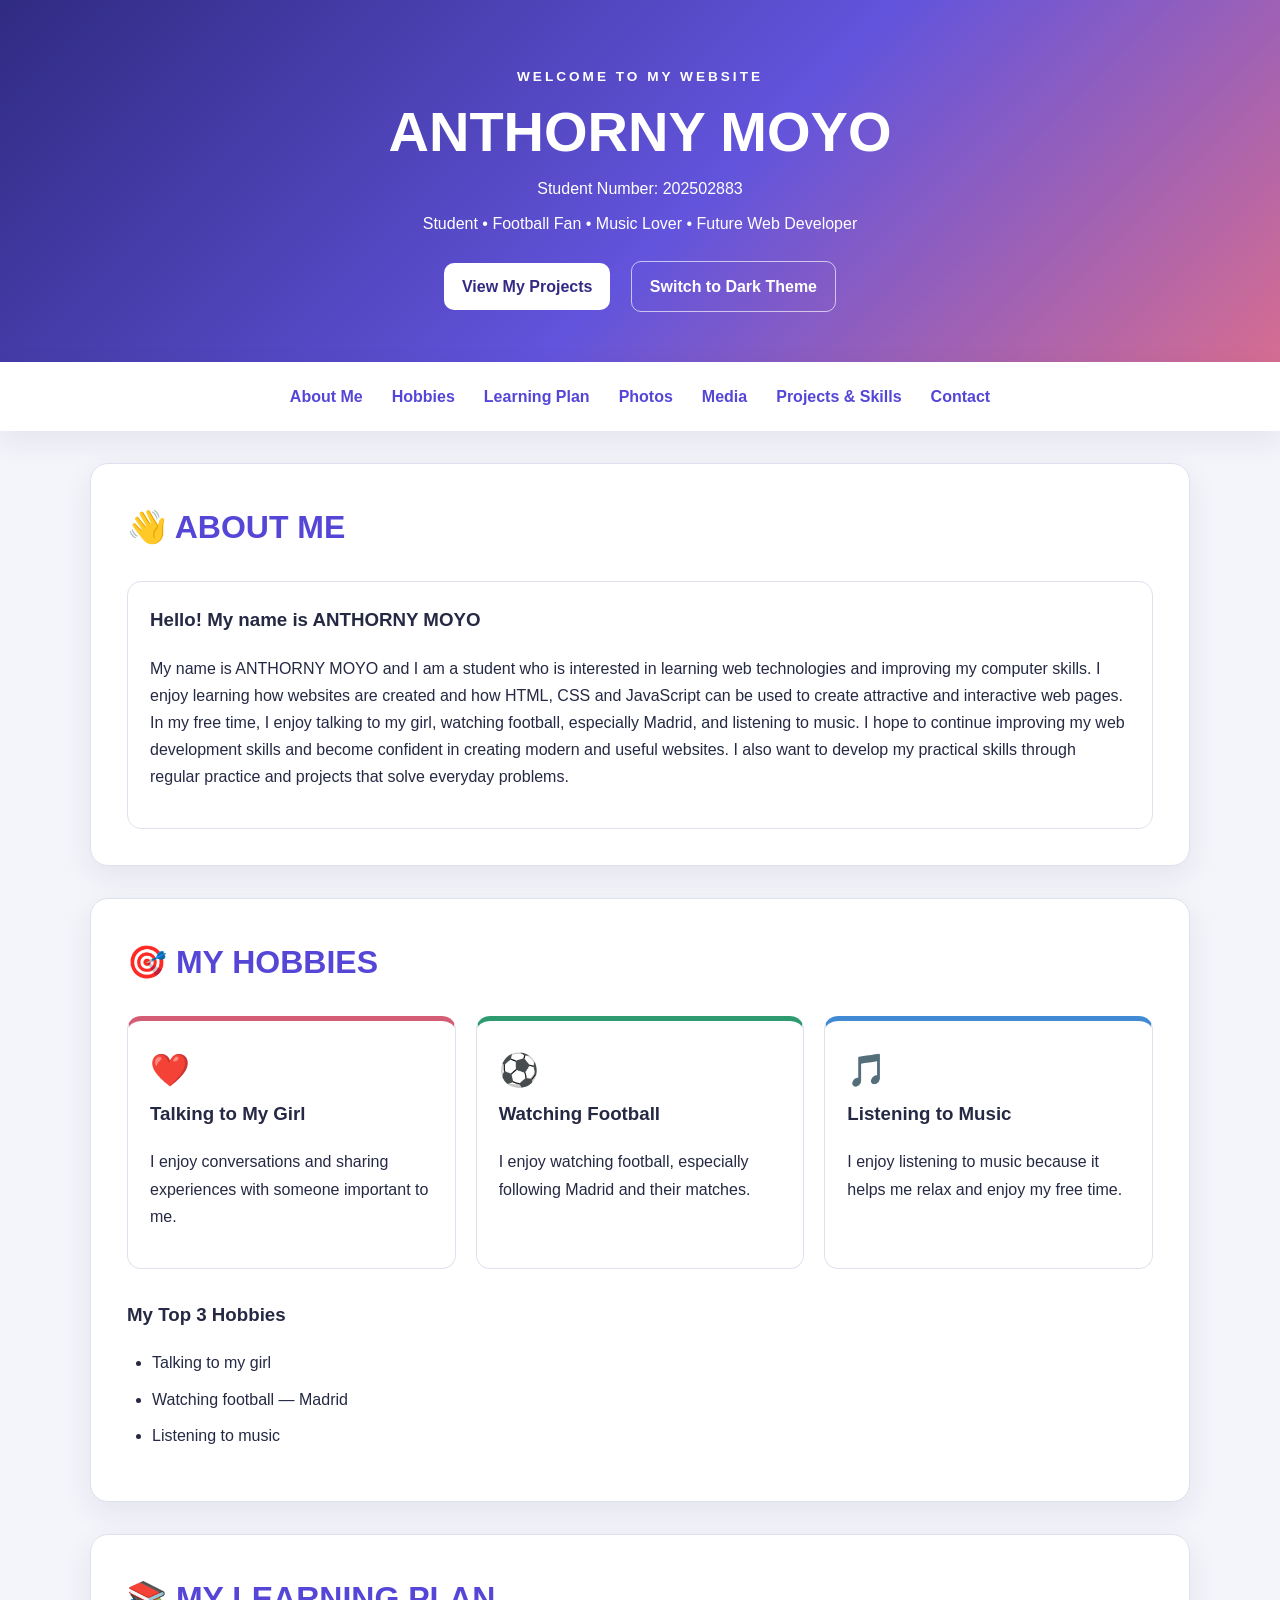
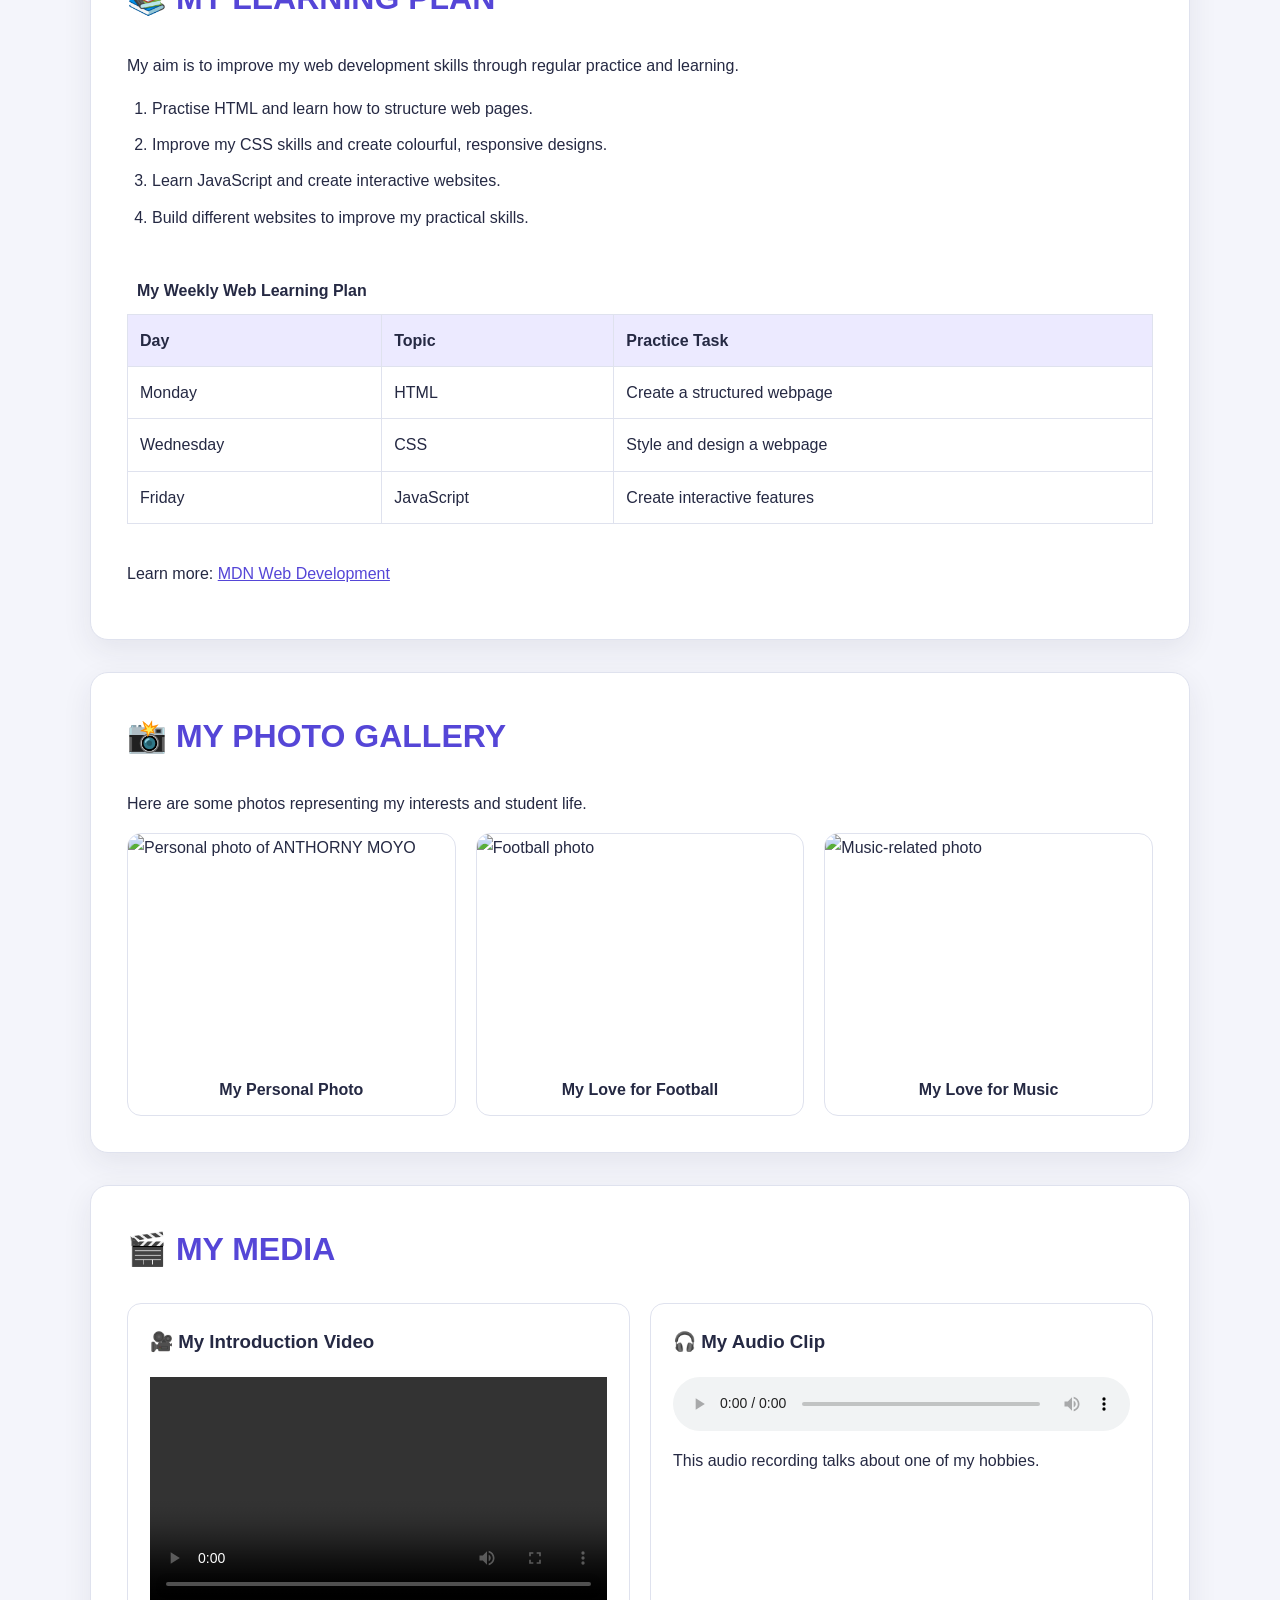
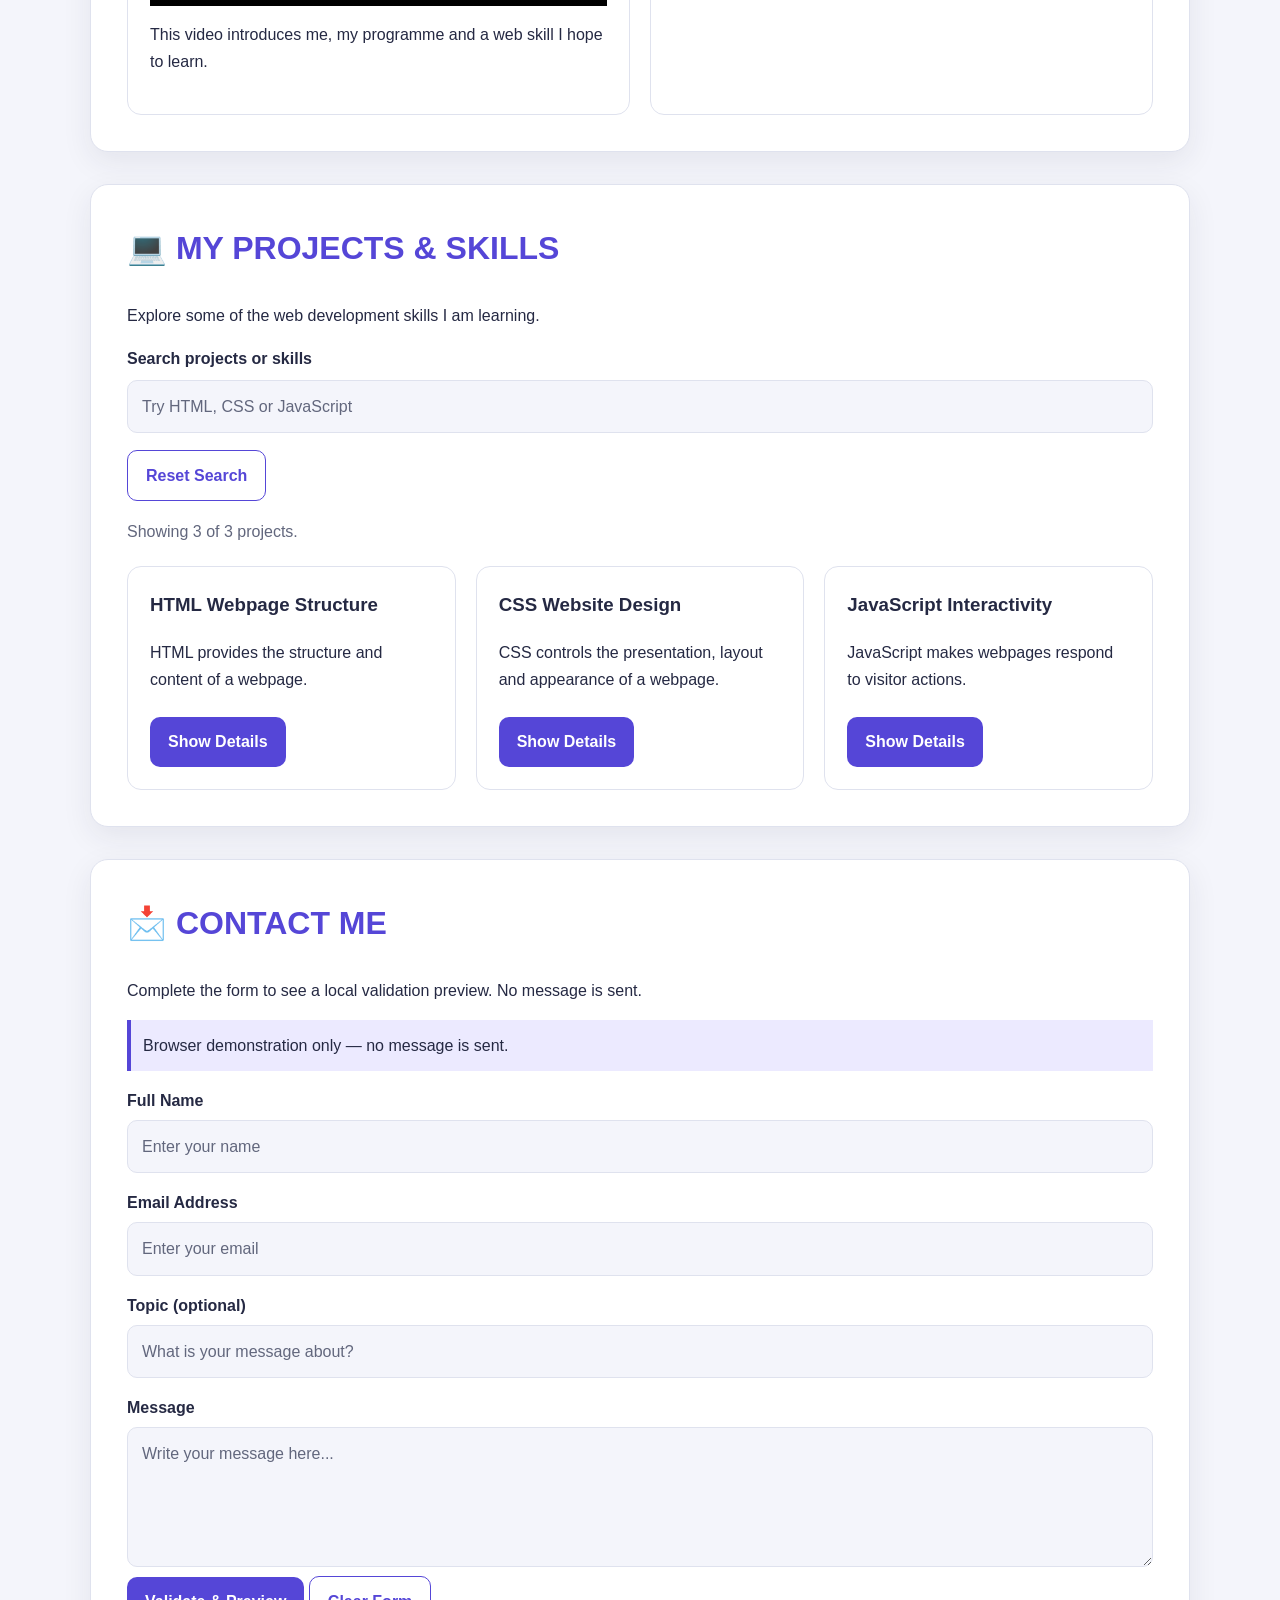
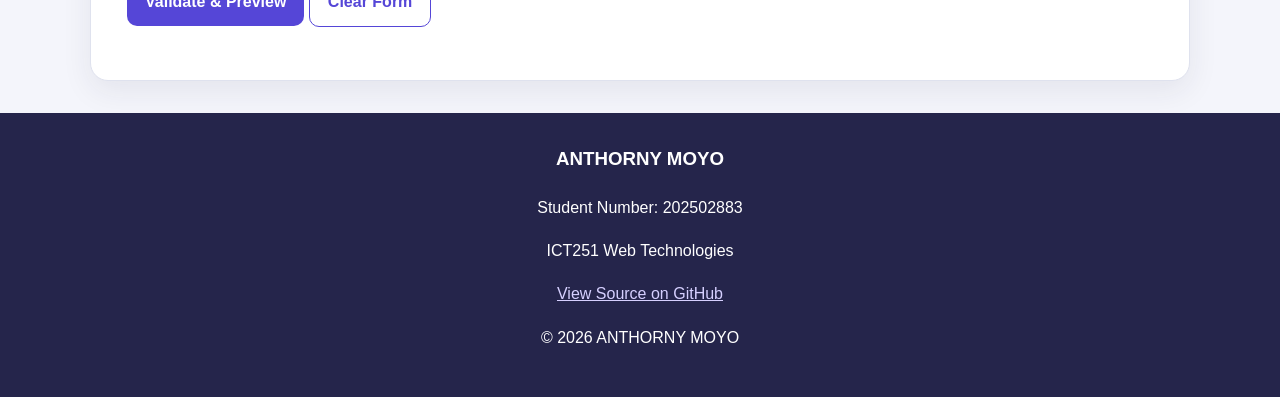
==== ICT251_Activity_3/index.html @ 1a89367c "Add files via upload" ====
<!DOCTYPE html>
<html lang="en">
<head>
    <meta charset="UTF-8">
    <meta name="viewport" content="width=device-width, initial-scale=1.0">
    <meta name="description" content="The personal portfolio of ANTHORNY MOYO, a student exploring web technologies.">
    <title>ANTHORNY MOYO | Personal Website</title>
    <link rel="stylesheet" href="css/styles.css">
    <script src="js/script.js" defer></script>
</head>

<body>
<header>
    <div class="hero">
        <div class="welcome">WELCOME TO MY WEBSITE</div>
        <h1>ANTHORNY MOYO</h1>
        <p class="student-number">Student Number: 202502883</p>
        <p class="tagline">Student • Football Fan • Music Lover • Future Web Developer</p>
        <a class="primary-link" href="#projects">View My Projects</a>
        <button id="themeToggle" type="button" aria-pressed="false">
            Switch to Dark Theme
        </button>
    </div>

    <nav aria-label="Main navigation">
        <a href="#about">About Me</a>
        <a href="#hobbies">Hobbies</a>
        <a href="#learning">Learning Plan</a>
        <a href="#photos">Photos</a>
        <a href="#media">Media</a>
        <a href="#projects">Projects & Skills</a>
        <a href="#contact">Contact</a>
    </nav>
</header>

<main>
    <section id="about" class="content-section about-section">
        <h2>👋 ABOUT ME</h2>
        <div class="about-card">
            <h3>Hello! My name is ANTHORNY MOYO</h3>
            <p>
                My name is ANTHORNY MOYO and I am a student who is interested in
                learning web technologies and improving my computer skills. I enjoy
                learning how websites are created and how HTML, CSS and JavaScript
                can be used to create attractive and interactive web pages. In my
                free time, I enjoy talking to my girl, watching football, especially
                Madrid, and listening to music. I hope to continue improving my web
                development skills and become confident in creating modern and useful
                websites. I also want to develop my practical skills through regular
                practice and projects that solve everyday problems.
            </p>
        </div>
    </section>

    <section id="hobbies" class="content-section hobbies-section">
        <h2>🎯 MY HOBBIES</h2>
        <div class="hobby-grid">
            <article class="hobby-card red-card">
                <div class="hobby-icon">❤️</div>
                <h3>Talking to My Girl</h3>
                <p>I enjoy conversations and sharing experiences with someone important to me.</p>
            </article>

            <article class="hobby-card green-card">
                <div class="hobby-icon">⚽</div>
                <h3>Watching Football</h3>
                <p>I enjoy watching football, especially following Madrid and their matches.</p>
            </article>

            <article class="hobby-card blue-card">
                <div class="hobby-icon">🎵</div>
                <h3>Listening to Music</h3>
                <p>I enjoy listening to music because it helps me relax and enjoy my free time.</p>
            </article>
        </div>

        <h3 class="subheading">My Top 3 Hobbies</h3>
        <ul class="hobby-list">
            <li>Talking to my girl</li>
            <li>Watching football — Madrid</li>
            <li>Listening to music</li>
        </ul>
    </section>

    <section id="learning" class="content-section learning-section">
        <h2>📚 MY LEARNING PLAN</h2>
        <p>My aim is to improve my web development skills through regular practice and learning.</p>

        <ol class="learning-steps">
            <li>Practise HTML and learn how to structure web pages.</li>
            <li>Improve my CSS skills and create colourful, responsive designs.</li>
            <li>Learn JavaScript and create interactive websites.</li>
            <li>Build different websites to improve my practical skills.</li>
        </ol>

        <div class="table-container">
            <table>
                <caption>My Weekly Web Learning Plan</caption>
                <thead>
                    <tr><th>Day</th><th>Topic</th><th>Practice Task</th></tr>
                </thead>
                <tbody>
                    <tr><td>Monday</td><td>HTML</td><td>Create a structured webpage</td></tr>
                    <tr><td>Wednesday</td><td>CSS</td><td>Style and design a webpage</td></tr>
                    <tr><td>Friday</td><td>JavaScript</td><td>Create interactive features</td></tr>
                </tbody>
            </table>
        </div>

        <p class="external-link">
            Learn more:
            <a href="https://developer.mozilla.org/en-US/docs/Learn_web_development"
               target="_blank" rel="noopener noreferrer">MDN Web Development</a>
        </p>
    </section>

    <section id="photos" class="content-section photos-section">
        <h2>📸 MY PHOTO GALLERY</h2>
        <p class="section-intro">Here are some photos representing my interests and student life.</p>

        <div class="photo-gallery">
            <figure>
                <img src="images/photo1.jpg" alt="Personal photo of ANTHORNY MOYO">
                <figcaption>My Personal Photo</figcaption>
            </figure>
            <figure>
                <img src="images/photo2.jpg" alt="Football photo">
                <figcaption>My Love for Football</figcaption>
            </figure>
            <figure>
                <img src="images/photo3.jpg" alt="Music-related photo">
                <figcaption>My Love for Music</figcaption>
            </figure>
        </div>
    </section>

    <section id="media" class="content-section media-section">
        <h2>🎬 MY MEDIA</h2>
        <div class="media-grid">
            <article class="media-card video-card">
                <h3>🎥 My Introduction Video</h3>
                <video controls preload="metadata">
                    <source src="videos/intro.mp4" type="video/mp4">
                    Your browser does not support video playback.
                </video>
                <p>This video introduces me, my programme and a web skill I hope to learn.</p>
            </article>

            <article class="media-card audio-card">
                <h3>🎧 My Audio Clip</h3>
                <audio controls preload="metadata">
                    <source src="videos/voice.mp3" type="audio/mpeg">
                    Your browser does not support audio playback.
                </audio>
                <p>This audio recording talks about one of my hobbies.</p>
            </article>
        </div>
    </section>

    <section id="projects" class="content-section projects-section">
        <h2>💻 MY PROJECTS & SKILLS</h2>
        <p>Explore some of the web development skills I am learning.</p>

        <label for="skillSearch">Search projects or skills</label>
        <input type="search" id="skillSearch" placeholder="Try HTML, CSS or JavaScript">
        <button type="button" id="resetSearch" class="secondary-button">Reset Search</button>
        <p id="searchFeedback" class="feedback" aria-live="polite">Showing all projects.</p>

        <div id="projectList" class="project-grid">
            <article class="project-card" data-search="html structure webpage semantic">
                <h3>HTML Webpage Structure</h3>
                <p>HTML provides the structure and content of a webpage.</p>
                <button type="button" class="detailsToggle" aria-expanded="false"
                        aria-controls="details-html">Show Details</button>
                <div id="details-html" class="project-details" hidden>
                    <p>Skills: semantic elements, headings, links, lists, tables and forms.</p>
                </div>
            </article>

            <article class="project-card" data-search="css styling design responsive layout">
                <h3>CSS Website Design</h3>
                <p>CSS controls the presentation, layout and appearance of a webpage.</p>
                <button type="button" class="detailsToggle" aria-expanded="false"
                        aria-controls="details-css">Show Details</button>
                <div id="details-css" class="project-details" hidden>
                    <p>Skills: colours, typography, spacing, Flexbox, Grid and media queries.</p>
                </div>
            </article>

            <article class="project-card" data-search="javascript interaction validation dom events">
                <h3>JavaScript Interactivity</h3>
                <p>JavaScript makes webpages respond to visitor actions.</p>
                <button type="button" class="detailsToggle" aria-expanded="false"
                        aria-controls="details-js">Show Details</button>
                <div id="details-js" class="project-details" hidden>
                    <p>Skills: variables, functions, events, form validation and DOM updates.</p>
                </div>
            </article>
        </div>
    </section>

    <section id="contact" class="content-section contact-section">
        <h2>📩 CONTACT ME</h2>
        <p>Complete the form to see a local validation preview. No message is sent.</p>

        <p class="notice">Browser demonstration only — no message is sent.</p>

        <form id="contactForm" novalidate>
            <label for="name">Full Name</label>
            <input type="text" id="name" name="name"
                   placeholder="Enter your name" autocomplete="name" required>
            <small id="nameError" class="field-error"></small>

            <label for="email">Email Address</label>
            <input type="email" id="email" name="email"
                   placeholder="Enter your email" autocomplete="email" required>
            <small id="emailError" class="field-error"></small>

            <label for="topic">Topic (optional)</label>
            <input type="text" id="topic" name="topic"
                   placeholder="What is your message about?">

            <label for="message">Message</label>
            <textarea id="message" name="message"
                      placeholder="Write your message here..." required></textarea>
            <small id="messageError" class="field-error"></small>

            <button type="submit">Validate & Preview</button>
            <button type="reset" class="secondary-button">Clear Form</button>
        </form>

        <div id="formFeedback" class="feedback" role="status" aria-live="polite"></div>

        <section id="contactPreview" class="preview-card" aria-labelledby="previewHeading" hidden>
            <h3 id="previewHeading">Validated Form Preview</h3>
            <p><strong>Name:</strong> <span id="previewName"></span></p>
            <p><strong>Email:</strong> <span id="previewEmail"></span></p>
            <p><strong>Topic:</strong> <span id="previewTopic"></span></p>
            <p><strong>Message:</strong></p>
            <p id="previewMessage"></p>
            <p class="success-text">The data was validated in this browser. No message was sent.</p>
        </section>
    </section>
</main>

<footer>
    <h3>ANTHORNY MOYO</h3>
    <p>Student Number: 202502883</p>
    <p>ICT251 Web Technologies</p>
    <p><a id="sourceLink" href="#" target="_blank" rel="noopener noreferrer">View Source on GitHub</a></p>
    <p>© 2026 ANTHORNY MOYO</p>
</footer>
</body>
</html>
---- ICT251_Activity_3/css/styles.css ----
:root {
    color-scheme: light;
    --background: #f4f5fb;
    --surface: #ffffff;
    --text: #252943;
    --muted: #62677d;
    --primary: #5546d7;
    --primary-hover: #3d30ad;
    --border: #dfe2ee;
    --soft: #eceaff;
    --success: #167345;
    --error: #b42332;
    --shadow: 0 10px 30px rgba(37, 41, 67, 0.08);
}

* {
    box-sizing: border-box;
}

html {
    scroll-behavior: smooth;
    scroll-padding-top: 20px;
}

body {
    margin: 0;
    background: var(--background);
    color: var(--text);
    font-family: Arial, Helvetica, sans-serif;
    font-size: 16px;
    line-height: 1.7;
    transition: background-color 0.2s, color 0.2s;
}

body.dark-theme {
    color-scheme: dark;
    --background: #171827;
    --surface: #22243a;
    --text: #f2f2ff;
    --muted: #c0c3da;
    --primary: #aaa0ff;
    --primary-hover: #c4bdff;
    --border: #41435b;
    --soft: #30304e;
    --success: #78e0aa;
    --error: #ff9aa5;
    --shadow: 0 10px 30px rgba(0, 0, 0, 0.2);
}

a {
    color: var(--primary);
}

a:hover {
    color: var(--primary-hover);
}

a:focus-visible,
button:focus-visible,
input:focus-visible,
textarea:focus-visible {
    outline: 3px solid #f0a44b;
    outline-offset: 3px;
}

button,
input,
textarea {
    font: inherit;
}

button {
    padding: 11px 18px;
    border: 0;
    border-radius: 10px;
    background: var(--primary);
    color: #fff;
    cursor: pointer;
    font-weight: 700;
    transition: transform 0.15s, opacity 0.15s;
}

body.dark-theme button {
    color: #171827;
}

button:hover {
    transform: translateY(-1px);
    opacity: 0.92;
}

button:active {
    transform: translateY(0);
}

.hero {
    padding: 65px 20px 50px;
    text-align: center;
    background: linear-gradient(135deg, #302b82, #6254dc 55%, #d66d91);
    color: #fff;
}

.welcome {
    font-size: 0.85rem;
    font-weight: 700;
    letter-spacing: 3px;
}

.hero h1 {
    margin: 10px 0;
    font-size: clamp(2rem, 6vw, 3.5rem);
    line-height: 1.2;
}

.student-number,
.tagline {
    margin: 8px 0;
}

.primary-link {
    display: inline-block;
    margin: 15px 8px 0;
    padding: 10px 18px;
    border-radius: 10px;
    background: #fff;
    color: #332a83;
    font-weight: 700;
    text-decoration: none;
}

#themeToggle {
    display: inline-block;
    margin: 15px 8px 0;
    border: 1px solid rgba(255, 255, 255, 0.65);
    background: transparent;
    color: #fff;
}

nav {
    display: flex;
    flex-wrap: wrap;
    justify-content: center;
    gap: 5px;
    padding: 12px;
    background: var(--surface);
    box-shadow: var(--shadow);
}

nav a {
    padding: 9px 12px;
    border-radius: 8px;
    font-weight: 700;
    text-decoration: none;
}

nav a:hover {
    background: var(--soft);
}

.content-section {
    width: min(1100px, calc(100% - 36px));
    margin: 32px auto;
    padding: clamp(20px, 4vw, 36px);
    border: 1px solid var(--border);
    border-radius: 18px;
    background: var(--surface);
    box-shadow: var(--shadow);
}

.content-section h2 {
    margin-top: 0;
    color: var(--primary);
    font-size: clamp(1.4rem, 3vw, 2rem);
}

.about-card,
.hobby-card,
.media-card,
.project-card,
.preview-card {
    padding: 22px;
    border: 1px solid var(--border);
    border-radius: 14px;
    background: var(--surface);
}

.about-card h3,
.hobby-card h3,
.media-card h3,
.project-card h3 {
    margin-top: 0;
}

.hobby-grid,
.media-grid,
.project-grid {
    display: grid;
    grid-template-columns: repeat(3, minmax(0, 1fr));
    gap: 20px;
}

.hobby-card {
    border-top: 5px solid var(--primary);
}

.red-card {
    border-top-color: #d45d76;
}

.green-card {
    border-top-color: #2d9a70;
}

.blue-card {
    border-top-color: #428bd4;
}

.hobby-icon {
    font-size: 2rem;
}

.subheading {
    margin-top: 30px;
}

.hobby-list,
.learning-steps {
    padding-left: 25px;
}

.hobby-list li,
.learning-steps li {
    margin: 9px 0;
}

.table-container {
    width: 100%;
    overflow-x: auto;
}

table {
    width: 100%;
    margin: 20px 0;
    border-collapse: collapse;
    text-align: left;
}

caption {
    padding: 10px;
    font-weight: 700;
    text-align: left;
}

th,
td {
    padding: 12px;
    border: 1px solid var(--border);
}

th {
    background: var(--soft);
}

.photo-gallery {
    display: grid;
    grid-template-columns: repeat(3, minmax(0, 1fr));
    gap: 20px;
}

figure {
    min-width: 0;
    margin: 0;
    overflow: hidden;
    border: 1px solid var(--border);
    border-radius: 14px;
    background: var(--surface);
}

figure img {
    display: block;
    width: 100%;
    height: 230px;
    object-fit: cover;
}

figcaption {
    padding: 12px;
    text-align: center;
    font-weight: 700;
}

.media-grid {
    grid-template-columns: repeat(2, minmax(0, 1fr));
}

.media-card video,
.media-card audio {
    display: block;
    width: 100%;
    max-width: 100%;
    margin: 15px 0;
}

label {
    display: block;
    margin: 16px 0 6px;
    font-weight: 700;
}

input,
textarea {
    display: block;
    width: 100%;
    min-width: 0;
    padding: 12px 14px;
    border: 1px solid var(--border);
    border-radius: 10px;
    background: var(--background);
    color: var(--text);
}

textarea {
    min-height: 140px;
    resize: vertical;
}

input::placeholder,
textarea::placeholder {
    color: var(--muted);
    opacity: 1;
}

#skillSearch {
    margin: 8px 0 12px;
}

.secondary-button {
    margin: 5px 5px 5px 0;
    border: 1px solid var(--primary);
    background: transparent;
    color: var(--primary);
}

.project-grid {
    margin-top: 20px;
}

.project-card {
    min-width: 0;
}

.project-card[hidden],
.project-details[hidden],
.preview-card[hidden] {
    display: none;
}

.project-details {
    margin-top: 15px;
    padding: 12px;
    border-radius: 10px;
    background: var(--soft);
}

.detailsToggle {
    margin-top: 8px;
}

.feedback {
    margin: 12px 0;
    color: var(--muted);
    overflow-wrap: anywhere;
}

.field-error {
    display: block;
    margin-top: 4px;
    color: var(--error);
    font-weight: 700;
}

input[aria-invalid="true"],
textarea[aria-invalid="true"] {
    border: 2px solid var(--error);
}

.notice {
    padding: 12px;
    border-left: 4px solid var(--primary);
    background: var(--soft);
}

.success-text {
    color: var(--success);
    font-weight: 700;
}

.preview-card {
    margin-top: 24px;
    overflow-wrap: anywhere;
}

footer {
    padding: 30px 18px;
    background: #25254b;
    color: #fff;
    text-align: center;
}

footer h3 {
    margin-top: 0;
}

footer a {
    color: #d6d0ff;
}

@media (max-width: 760px) {
    .hobby-grid,
    .photo-gallery,
    .project-grid,
    .media-grid {
        grid-template-columns: repeat(2, minmax(0, 1fr));
    }

    nav {
        gap: 2px;
    }

    nav a {
        padding: 8px;
    }

    figure img {
        height: 190px;
    }
}

@media (max-width: 520px) {
    .content-section {
        width: calc(100% - 20px);
        margin: 18px auto;
        padding: 18px;
    }

    .hobby-grid,
    .photo-gallery,
    .project-grid,
    .media-grid {
        grid-template-columns: 1fr;
    }

    .hero {
        padding: 42px 15px;
    }

    nav a {
        font-size: 0.9rem;
    }

    button {
        max-width: 100%;
    }
}

@media (prefers-reduced-motion: reduce) {
    *,
    *::before,
    *::after {
        scroll-behavior: auto !important;
        transition: none !important;
    }
}
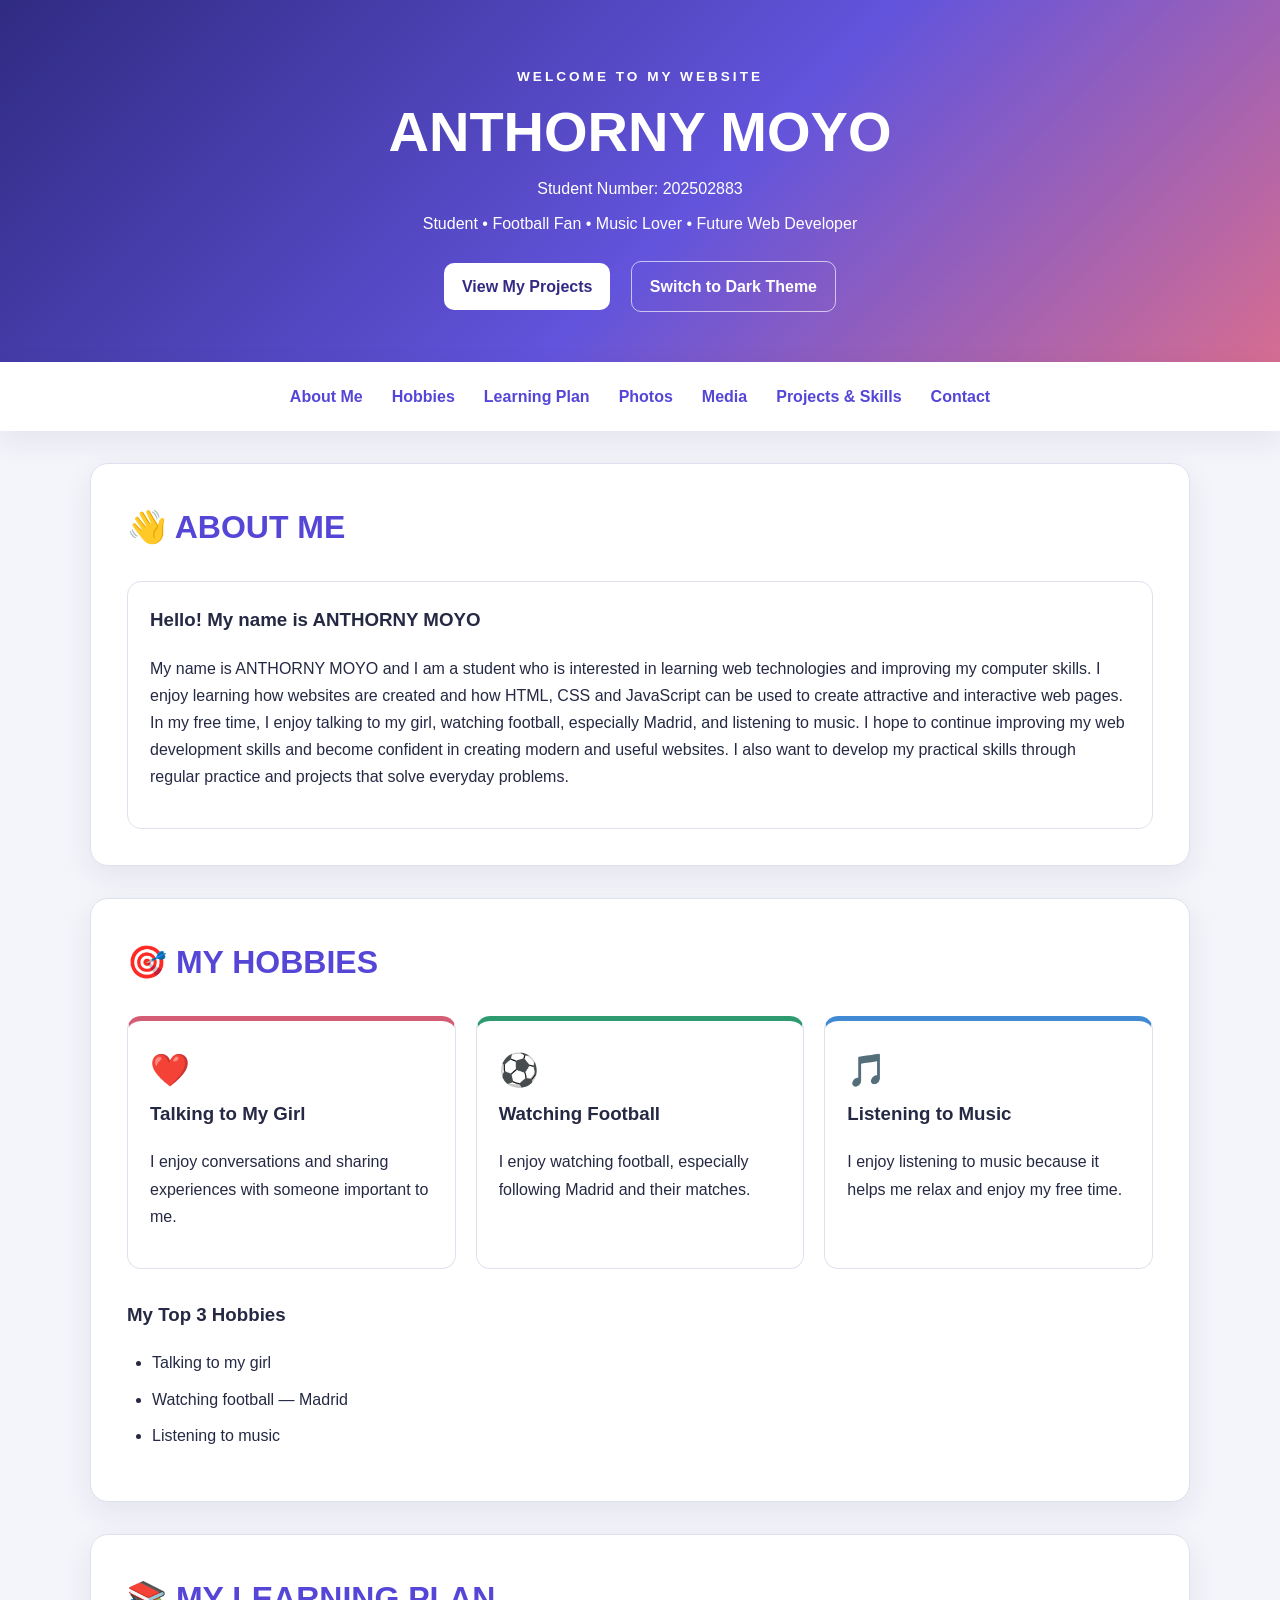
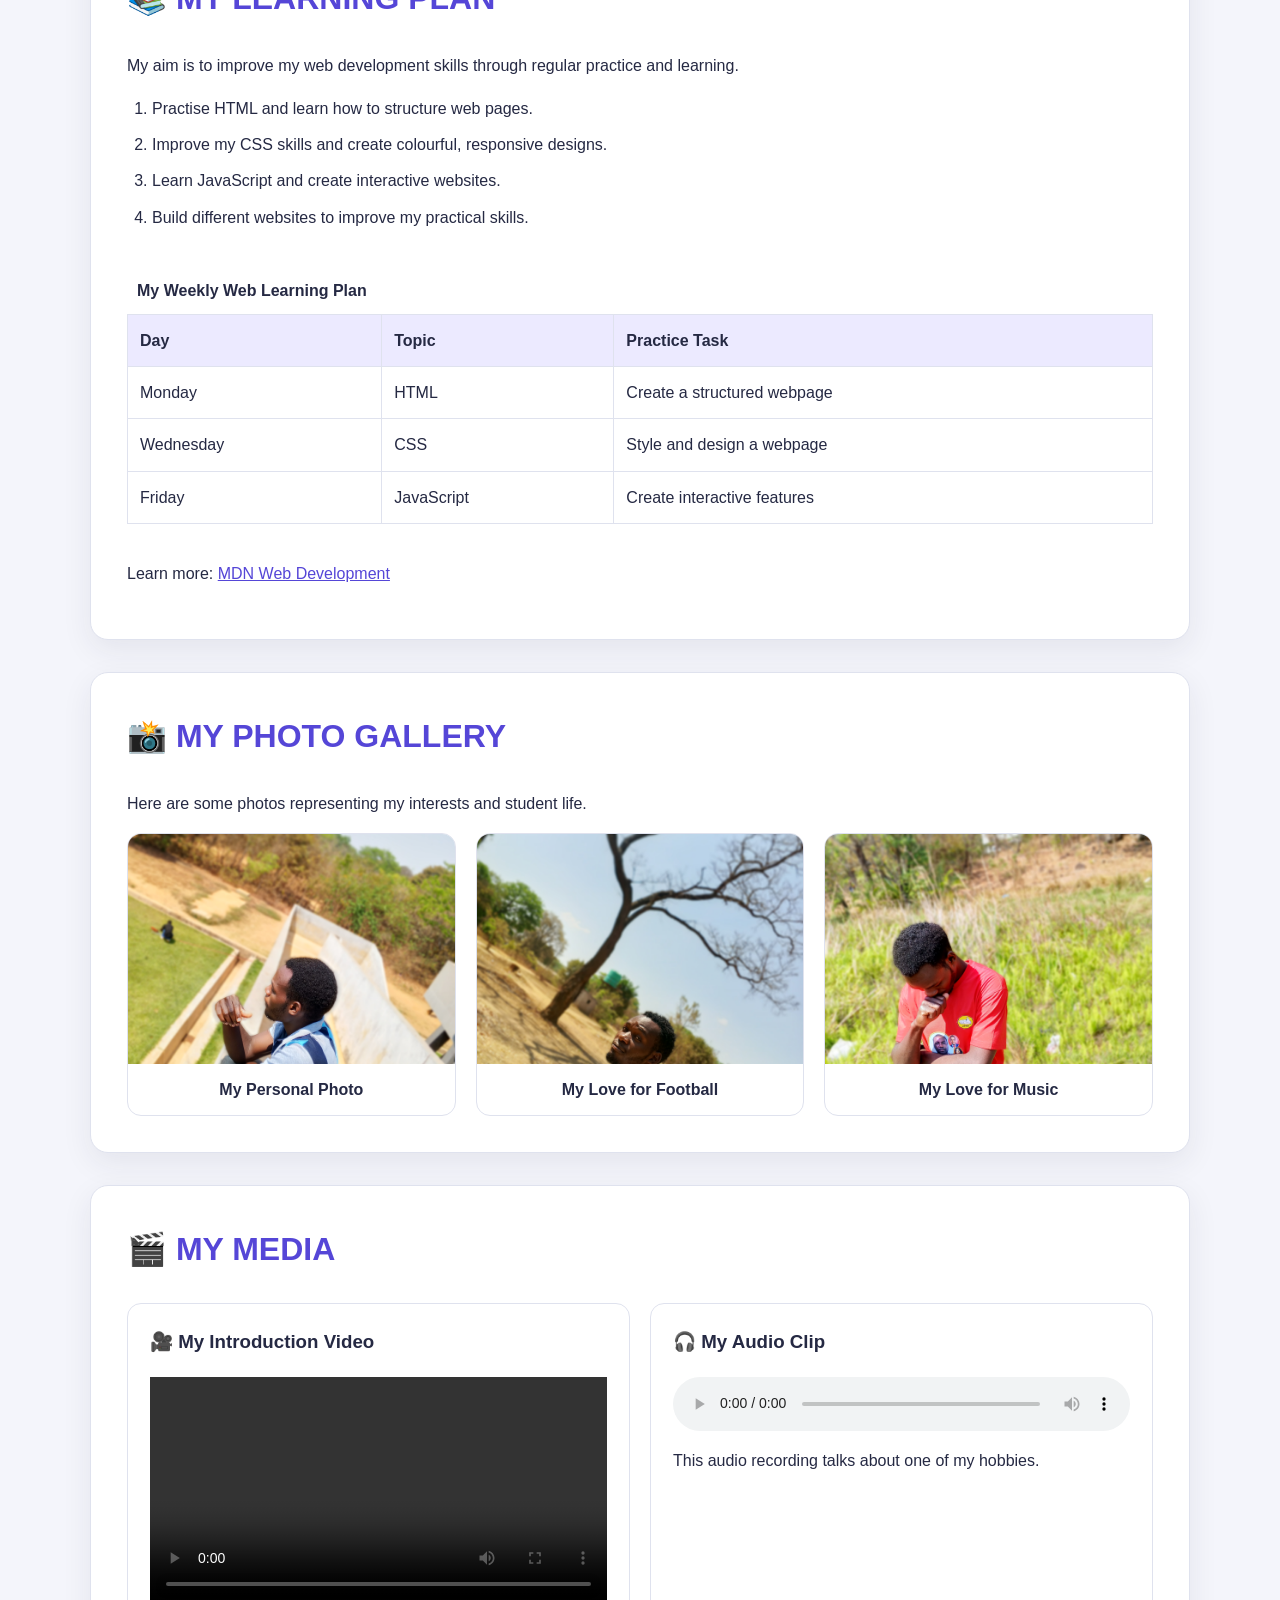
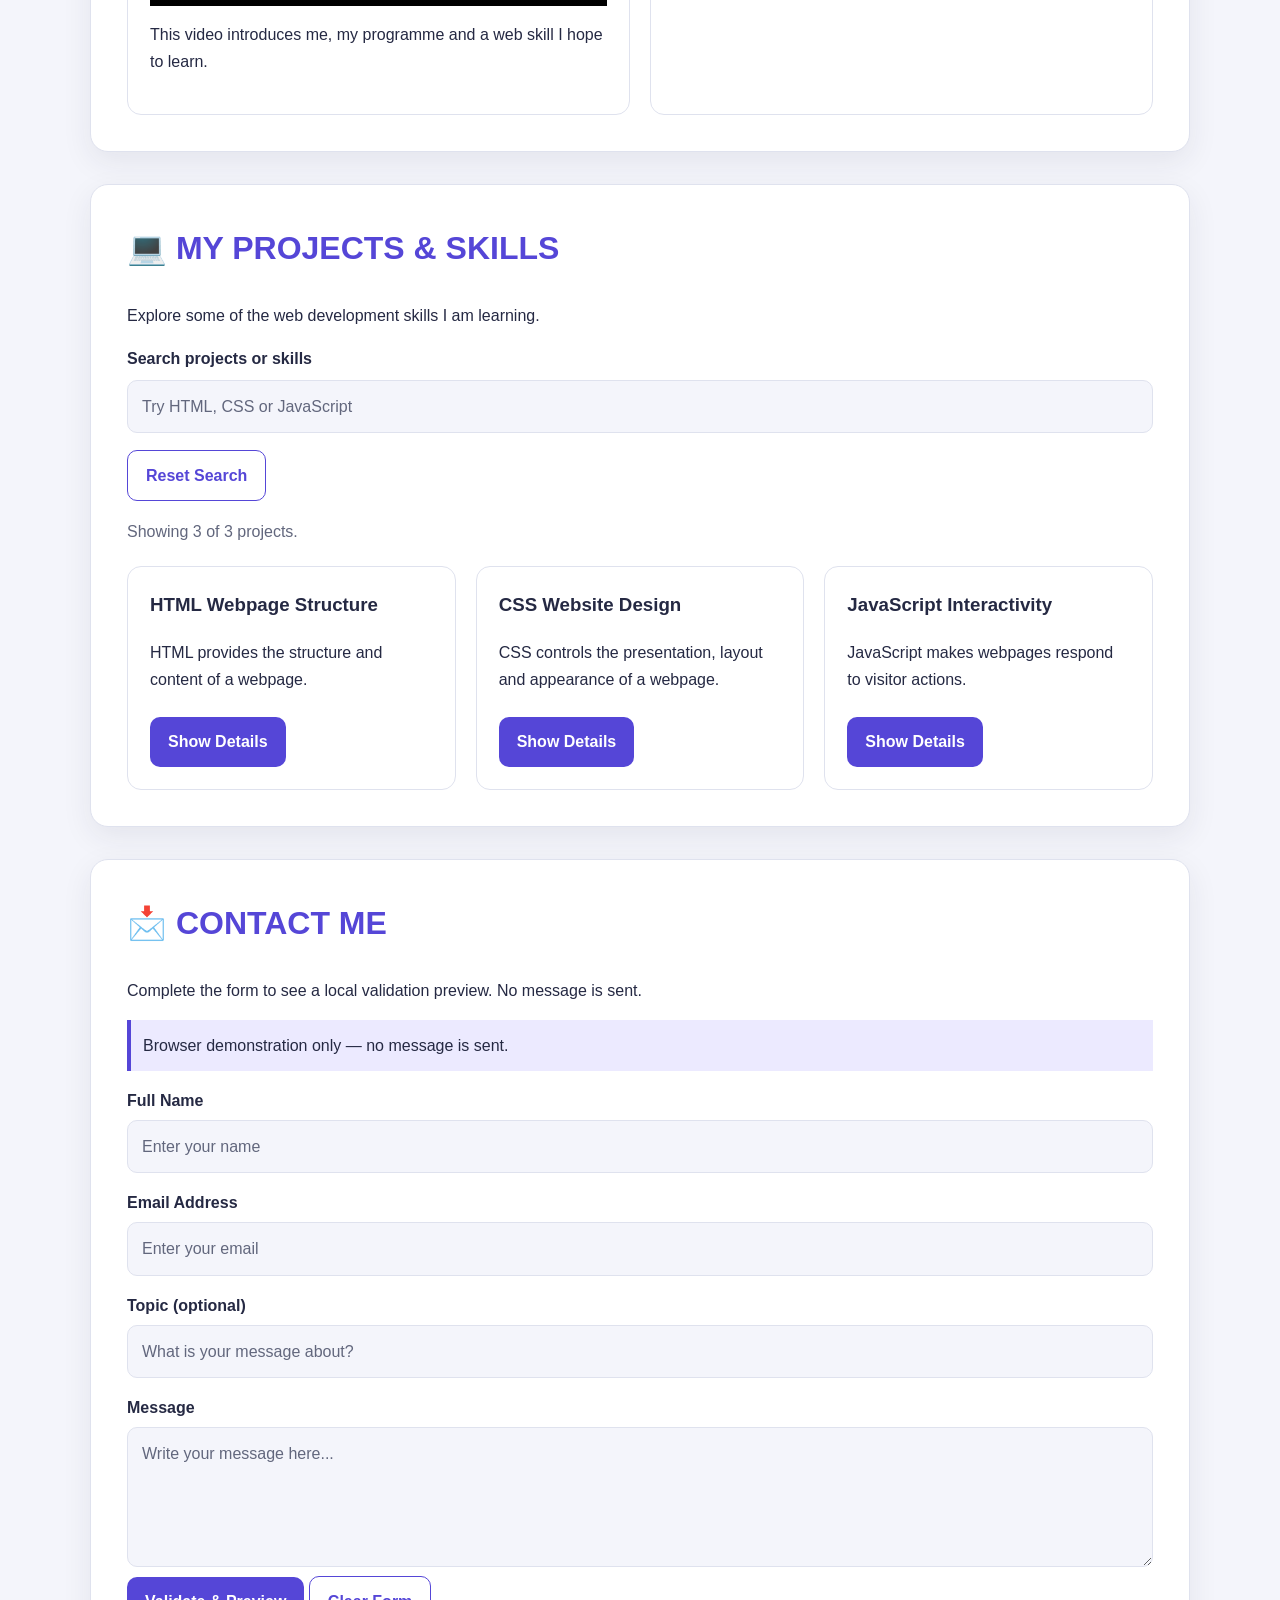
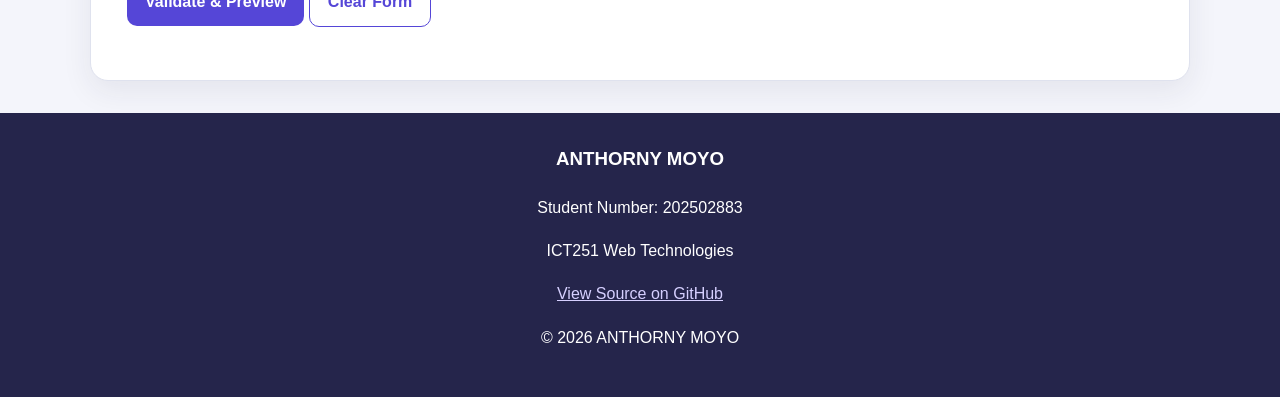
==== commit bce48a8b: "Restore index.html with original content" ====
--- a/ICT251_Activity_3/index.html
+++ b/ICT251_Activity_3/index.html
@@ -120,15 +120,15 @@
 
         <div class="photo-gallery">
             <figure>
-                <img src="images/photo1.jpg" alt="Personal photo of ANTHORNY MOYO">
+                <img src="Images/photo1.jpg" alt="Personal photo of ANTHORNY MOYO">
                 <figcaption>My Personal Photo</figcaption>
             </figure>
             <figure>
-                <img src="images/photo2.jpg" alt="Football photo">
+                <img src="Images/photo2.jpg" alt="Football photo">
                 <figcaption>My Love for Football</figcaption>
             </figure>
             <figure>
-                <img src="images/photo3.jpg" alt="Music-related photo">
+                <img src="Images/photo3.jpg" alt="Music-related photo">
                 <figcaption>My Love for Music</figcaption>
             </figure>
         </div>
@@ -251,4 +251,4 @@
     <p>© 2026 ANTHORNY MOYO</p>
 </footer>
 </body>
-</html>+</html>
